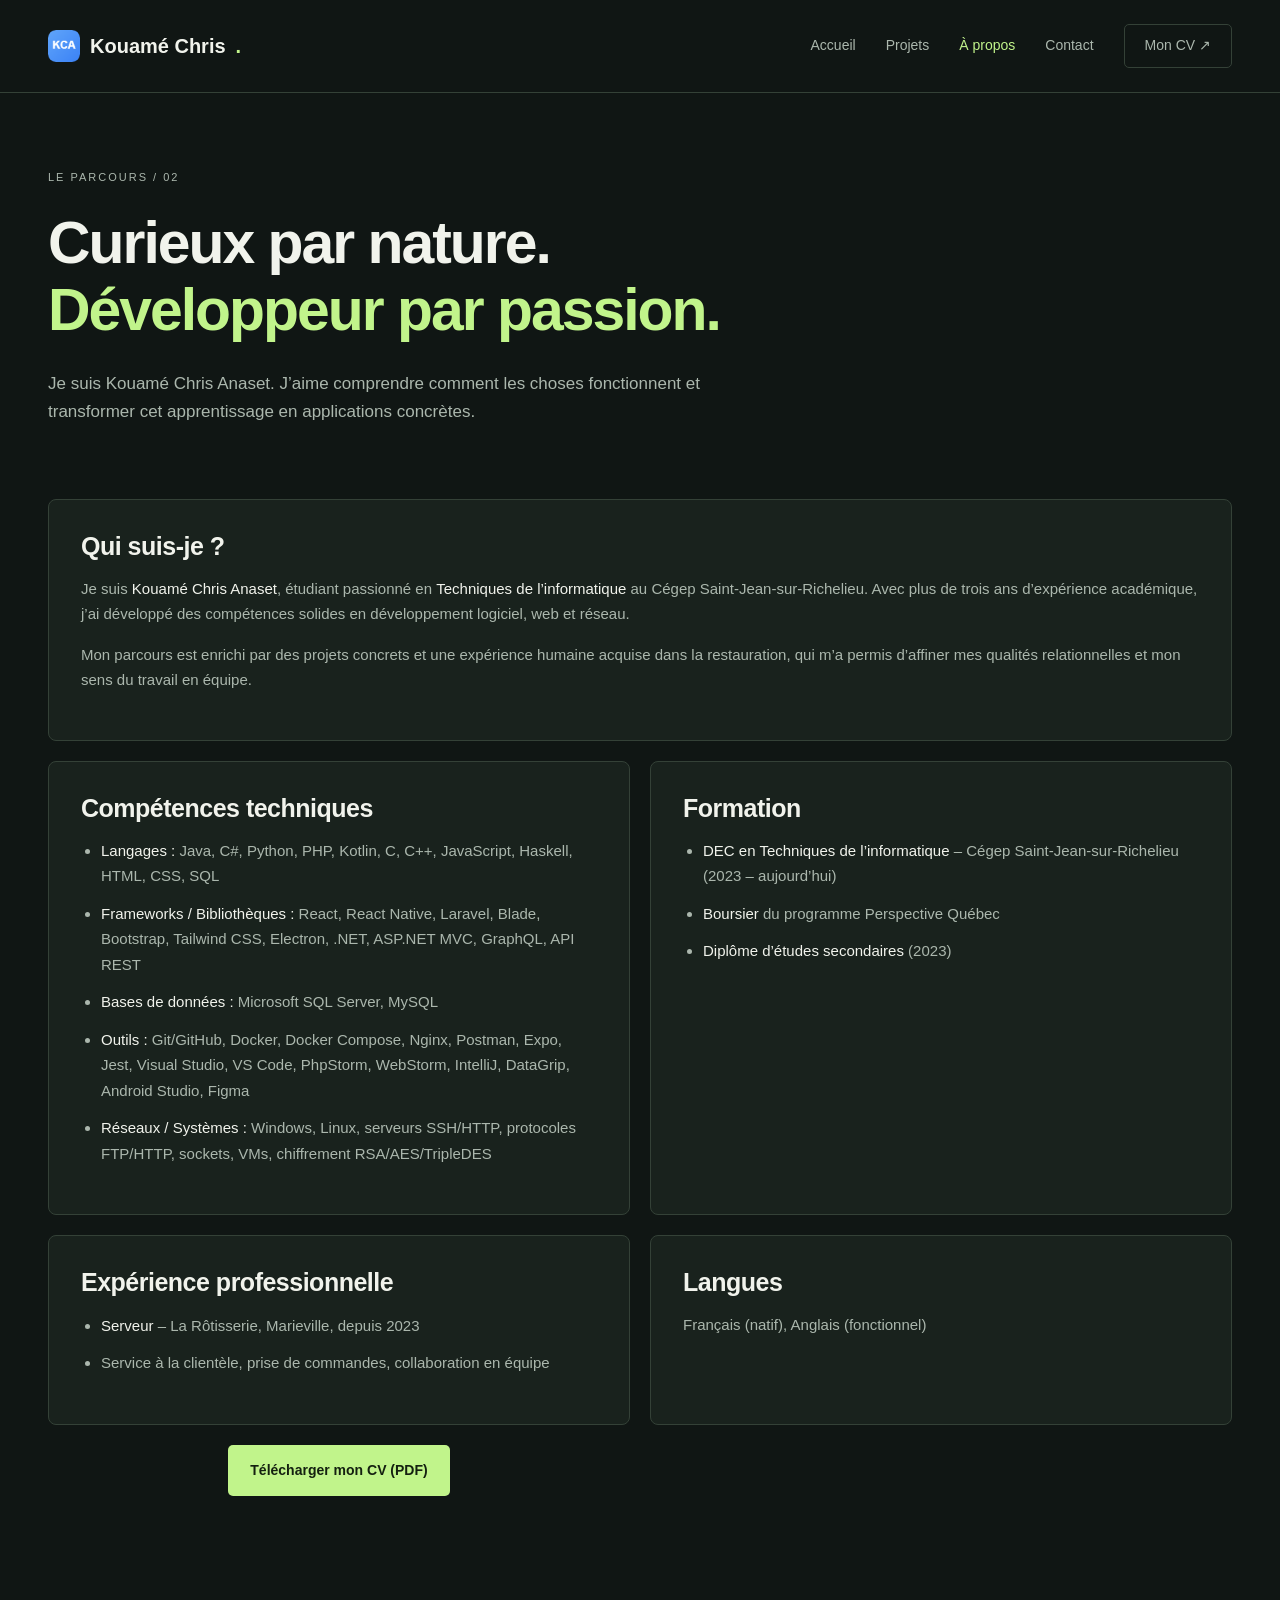
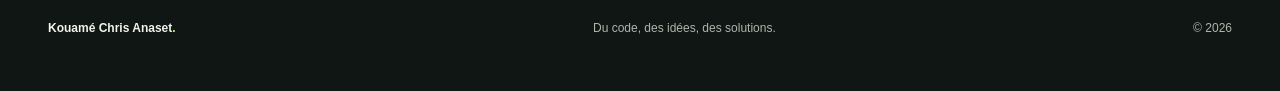
==== about.html @ 750e5b88 "Premier commit : portfolio" ====
<!DOCTYPE html><html lang="fr"><head><meta charset="UTF-8"><meta name="viewport" content="width=device-width, initial-scale=1"><meta name="theme-color" content="#101614"><meta name="description" content="Portfolio de Kouamé Chris Anaset : développement web, applications et projets logiciels. Découvrez Sheet Happens et mes réalisations en React, Laravel, Java et C#."><title>À propos — Kouamé Chris</title><link rel="icon" href="assets/favicon32x32.png"><link rel="stylesheet" href="css/style.css"><script src="js/main.js" defer></script></head><body><a class="skip-link" href="#main">Aller au contenu</a><header class="navbar"><a href="index.html" class="logo"><img src="assets/favicon48x48.png" alt="" width="32" height="32">Kouamé Chris<span class="logo-dot">.</span></a><button class="menu-toggle" aria-expanded="false" aria-controls="navigation">Menu <span>＋</span></button><nav class="nav-links" id="navigation" aria-label="Navigation principale"><a href="index.html" >Accueil</a><a href="projects.html" >Projets</a><a href="about.html" aria-current="page">À propos</a><a href="contact.html" >Contact</a><a href="cv/cv_kouame.pdf" download class="cv-link">Mon CV ↗</a></nav></header><main id="main"><section class="container page-intro"><p class="eyebrow">LE PARCOURS / 02</p><h1>Curieux par nature.<br><em>Développeur par passion.</em></h1><p>Je suis Kouamé Chris Anaset. J’aime comprendre comment les choses fonctionnent et transformer cet apprentissage en applications concrètes.</p></section><section class="container about-section">
      <div class="about-block">
        <h2>Qui suis-je ?</h2>
        <p>
          Je suis <strong>Kouamé Chris Anaset</strong>, étudiant passionné en <strong>Techniques de l’informatique</strong> au Cégep Saint-Jean-sur-Richelieu.
          Avec plus de trois ans d’expérience académique, j’ai développé des compétences solides en développement
          logiciel, web et réseau.
        </p>
        <p>
          Mon parcours est enrichi par des projets concrets et une expérience humaine acquise dans la restauration, qui
          m’a permis d’affiner mes qualités relationnelles et mon sens du travail en équipe.
        </p>
      </div>

      <div class="about-block">
        <h2>Compétences techniques</h2>
        <ul>
          <li><strong>Langages :</strong> Java, C#, Python, PHP, Kotlin, C, C++, JavaScript, Haskell, HTML, CSS, SQL</li>
          <li><strong>Frameworks / Bibliothèques :</strong> React, React Native, Laravel, Blade, Bootstrap, Tailwind CSS, Electron, .NET, ASP.NET MVC, GraphQL, API REST</li>
          <li><strong>Bases de données :</strong> Microsoft SQL Server, MySQL</li>
          <li><strong>Outils :</strong> Git/GitHub, Docker, Docker Compose, Nginx, Postman, Expo, Jest, Visual Studio, VS Code, PhpStorm, WebStorm, IntelliJ, DataGrip, Android Studio, Figma</li>
          <li><strong>Réseaux / Systèmes :</strong> Windows, Linux, serveurs SSH/HTTP, protocoles FTP/HTTP, sockets, VMs, chiffrement RSA/AES/TripleDES</li>
        </ul>
      </div>

      <div class="about-block">
        <h2>Formation</h2>
        <ul>
          <li><strong>DEC en Techniques de l’informatique</strong> – Cégep Saint-Jean-sur-Richelieu (2023 – aujourd’hui)</li>
          <li><strong>Boursier</strong> du programme Perspective Québec</li>
          <li><strong>Diplôme d’études secondaires</strong> (2023)</li>
        </ul>
      </div>

      <div class="about-block">
        <h2>Expérience professionnelle</h2>
        <ul>
          <li><strong>Serveur</strong> – La Rôtisserie, Marieville, depuis 2023</li>
          <li>Service à la clientèle, prise de commandes, collaboration en équipe</li>
        </ul>
      </div>

      <div class="about-block">
        <h2>Langues</h2>
        <p>Français (natif), Anglais (fonctionnel)</p>
      </div>

      <div class="cv-download center">
        <a href="cv/cv_kouame.pdf" class="btn-primary" download>Télécharger mon CV (PDF)</a>
      </div>
    </section></main><footer class="footer"><a href="index.html">Kouamé Chris Anaset<span class="logo-dot">.</span></a><p>Du code, des idées, des solutions.</p><span>© <span data-year>2026</span></span></footer></body></html>
---- css/style.css ----
:root{--bg:#101614;--panel:#19221d;--text:#f1f3ec;--muted:#abb7ad;--accent:#c1f48b;--line:#344137}*{box-sizing:border-box}body{margin:0;background:var(--bg);color:var(--text);font:16px/1.7 'Segoe UI',sans-serif}a{color:inherit;text-decoration:none}button,input,textarea{font:inherit}button,summary{cursor:pointer}a:focus-visible,button:focus-visible,summary:focus-visible{outline:2px solid var(--accent);outline-offset:5px}.container{width:min(1240px,calc(100% - 96px));margin:auto}.navbar{padding:24px 48px;display:flex;justify-content:space-between;align-items:center;gap:24px;border-bottom:1px solid var(--line)}.logo{display:flex;align-items:center;gap:10px;font-size:20px;font-weight:650}.logo img{border-radius:5px}.logo-dot,em{color:var(--accent)}em{font-style:normal}.nav-links{display:flex;align-items:center;gap:30px;font-size:14px;color:var(--muted)}.nav-links a:hover,.nav-links a[aria-current]{color:var(--accent)}.cv-link{border:1px solid var(--line);padding:9px 20px;border-radius:5px}.menu-toggle{display:none}.skip-link{position:absolute;top:-100px;background:var(--accent);color:var(--bg);padding:10px;z-index:10}.skip-link:focus{top:0}.hero{display:grid;grid-template-columns:1.4fr 1fr;gap:60px;padding-block:85px 70px;align-items:center}.eyebrow{font-size:11px;letter-spacing:2px;color:var(--muted);margin:0 0 24px}.status-dot{display:inline-block;width:7px;height:7px;background:var(--accent);border-radius:50%;margin-right:8px}h1,h2,h3{line-height:1.13;letter-spacing:-2px;font-weight:550;margin:0}h1{font-size:clamp(40px,4.6vw,68px)}h2{font-size:36px;letter-spacing:-1.3px}h3{font-size:25px;letter-spacing:-.7px}.hero-description{max-width:520px;color:var(--muted);font-size:17px;margin:28px 0 32px}.actions{display:flex;align-items:center;flex-wrap:wrap;gap:24px}.btn-primary{display:inline-flex;align-items:center;justify-content:center;gap:24px;background:var(--accent);color:#142010;border:0;border-radius:5px;padding:14px 22px;font-size:14px;font-weight:650;cursor:pointer}.btn-primary:hover{background:#d7ffac}.text-link{font-size:14px;border-bottom:1px solid var(--line);padding-bottom:6px}.text-link:hover{color:var(--accent)}.hero-bottom{display:flex;flex-wrap:wrap;gap:24px;margin-top:55px;font-size:10px;letter-spacing:1px;color:var(--muted)}.hero-art{position:relative;min-height:420px;border:1px solid #4d6247;background:radial-gradient(ellipse at 70% 35%,#476442,#253622 45%,#182219 80%);border-radius:160px 160px 12px 12px;overflow:hidden;display:flex;align-items:center;justify-content:center}.art-label{position:absolute;top:45px;font-size:9px;letter-spacing:3px;color:#d0dec3}.code-symbol{font-size:120px;font-weight:600;letter-spacing:-15px;color:#deffc1;z-index:1;transform:rotate(-8deg);text-shadow:0 12px 45px #0b150b}.code-symbol span{color:#8db373}.art-orbit{position:absolute;width:350px;height:190px;border:1px solid #afce8b50;border-radius:50%;transform:rotate(-35deg)}.orbit-two{transform:rotate(50deg);width:300px;height:240px}.art-caption{position:absolute;bottom:28px;left:28px;right:28px;display:flex;justify-content:space-between;align-items:end;font-size:9px;letter-spacing:2px;color:#c3d3b7}.art-star{font-size:45px;line-height:1}.tech-strip{display:flex;justify-content:center;flex-wrap:wrap;gap:38px;padding:26px 35px;border-block:1px solid var(--line);align-items:center}.tech-strip span{color:var(--muted);font-size:12px}.tech-strip b{font-size:18px;font-weight:500;color:#d4ddcf}.section{padding-block:75px 40px}.section-heading{display:flex;justify-content:space-between;align-items:end;gap:20px;margin-bottom:32px}.section-heading .eyebrow{margin-bottom:14px}.projects-grid{display:grid;grid-template-columns:repeat(3,minmax(0,1fr));gap:20px}.project-card{border:1px solid var(--line);background:var(--panel);border-radius:8px;padding:28px;display:flex;flex-direction:column;min-width:0;transition:transform .2s,border-color .2s}.project-card:hover{border-color:#7b926b;transform:translateY(-4px)}.project-card:first-child{background:linear-gradient(135deg,#293a25,#19221d)}.card-top{display:flex;justify-content:space-between;gap:12px;color:var(--accent);font-size:10px;letter-spacing:1px;text-transform:uppercase;margin-bottom:45px}.card-top span:last-child{color:var(--muted)}.project-card p{color:var(--muted);font-size:14px;margin:17px 0 26px}.tags{display:flex;gap:7px;flex-wrap:wrap;margin-top:auto}.tags span{border:1px solid #445342;border-radius:4px;padding:3px 9px;font-size:10px;color:#c4cec1}details{margin-top:22px;font-size:13px}summary{color:var(--accent)}details p{margin-bottom:0!important}.approach{display:grid;grid-template-columns:1.2fr 1fr;gap:20px 80px;padding-block:70px}.approach .eyebrow{grid-column:1/-1;margin-bottom:0}.approach p:not(.eyebrow){color:var(--muted);margin-top:0}.callout{border-block:1px solid var(--line);padding-block:48px;display:flex;align-items:center;justify-content:space-between;gap:24px;flex-wrap:wrap}.callout .eyebrow{width:100%;margin:0}.footer{width:min(1240px,calc(100% - 96px));margin:40px auto;display:flex;justify-content:space-between;align-items:center;gap:20px;font-size:12px;color:var(--muted)}.footer>a{color:var(--text);font-weight:600}.page-intro{padding-block:75px 25px}.page-intro>p:last-child{max-width:660px;color:var(--muted);font-size:17px;margin-top:26px}.filter-bar{display:flex;align-items:center;gap:10px;flex-wrap:wrap;margin-bottom:30px}.filter-bar button{background:transparent;border:1px solid var(--line);color:var(--muted);border-radius:5px;padding:9px 17px;font-size:13px}.filter-bar button[aria-pressed=true]{background:var(--accent);color:#142010;border-color:var(--accent)}#project-count{margin-left:auto;color:var(--muted);font-size:12px}.projects-section{padding-block:25px 65px}[hidden]{display:none!important}.about-section{display:grid;grid-template-columns:1fr 1fr;gap:20px;padding-block:30px 70px}.about-block{padding:32px;background:var(--panel);border:1px solid var(--line);border-radius:8px}.about-block:first-child{grid-column:1/-1}.about-block h2{font-size:25px;letter-spacing:-.5px}.about-block p,.about-block li{font-size:15px;color:var(--muted)}.about-block strong{color:var(--text);font-weight:500}.about-block ul{padding-left:20px}.about-block li{margin-block:12px}.cv-download{display:flex;align-items:center;justify-content:center}.contact-layout{display:grid;grid-template-columns:1fr 1fr;gap:80px;padding-block:40px 80px}.contact-layout>div p{color:var(--muted);font-size:14px;max-width:330px}.email-link{display:inline-block;color:var(--accent);margin-block:22px;overflow-wrap:anywhere}.contact-form{display:flex;flex-direction:column;gap:10px}.contact-form label{font-size:13px;margin-top:8px}.contact-form input,.contact-form textarea{width:100%;background:var(--panel);border:1px solid #4a574b;color:var(--text);border-radius:5px;padding:13px;resize:vertical}.contact-form input:focus,.contact-form textarea:focus{outline:2px solid var(--accent);outline-offset:2px}.contact-form .btn-primary{align-self:start;margin-top:12px}.form-note,#form-status{font-size:12px;color:var(--muted);margin:5px 0}@media(max-width:1000px){.container,.footer{width:calc(100% - 48px)}.navbar{padding:20px 24px}.nav-links{gap:20px}.hero{gap:30px}.hero-art{min-height:350px}.projects-grid{grid-template-columns:repeat(2,minmax(0,1fr))}.home-projects .project-card:last-child{grid-column:1/-1}.contact-layout{gap:40px}.tech-strip{gap:25px}}@media(max-width:700px){.navbar{flex-wrap:wrap}.menu-toggle{display:flex;gap:15px;align-items:center;background:transparent;border:1px solid var(--line);border-radius:5px;color:var(--text);padding:7px 12px}.nav-links{display:none;width:100%;align-items:stretch;flex-direction:column;gap:0}.nav-links.is-open{display:flex}.nav-links a{padding:12px 0}.nav-links .cv-link{margin-top:10px;text-align:center}.hero{grid-template-columns:1fr;padding-block:45px 40px;gap:38px}h1{font-size:42px;letter-spacing:-1.8px}.hero-description{font-size:16px}.hero-art{min-height:310px;border-radius:120px 120px 8px 8px}.hero-bottom{margin-top:32px;gap:10px}.tech-strip{justify-content:flex-start;padding:22px 24px;gap:15px 25px}.tech-strip span{width:100%}.tech-strip b{font-size:15px}.section{padding-top:48px}.section-heading{align-items:start;flex-direction:column}h2{font-size:30px}.projects-grid{grid-template-columns:1fr}.home-projects .project-card:last-child{grid-column:auto}.card-top{margin-bottom:28px}.approach,.contact-layout,.about-section{grid-template-columns:1fr;gap:24px}.approach{padding-block:45px}.about-block:first-child{grid-column:auto}.page-intro{padding-top:45px}.page-intro>p:last-child{font-size:16px}.filter-bar button{padding:8px 12px}#project-count{width:100%;margin:6px 0 0}.footer{align-items:start;flex-direction:column;gap:8px}.footer p{margin:0}.callout{padding-block:32px}.contact-layout{padding-top:25px}.about-block{padding:24px}}@media(prefers-reduced-motion:reduce){*,*::before,*::after{transition:none!important}}

.project-links{display:flex;flex-wrap:wrap;gap:18px;margin-top:24px}.project-card .repository-note{font-size:11px;margin:12px 0 0;color:var(--muted)}
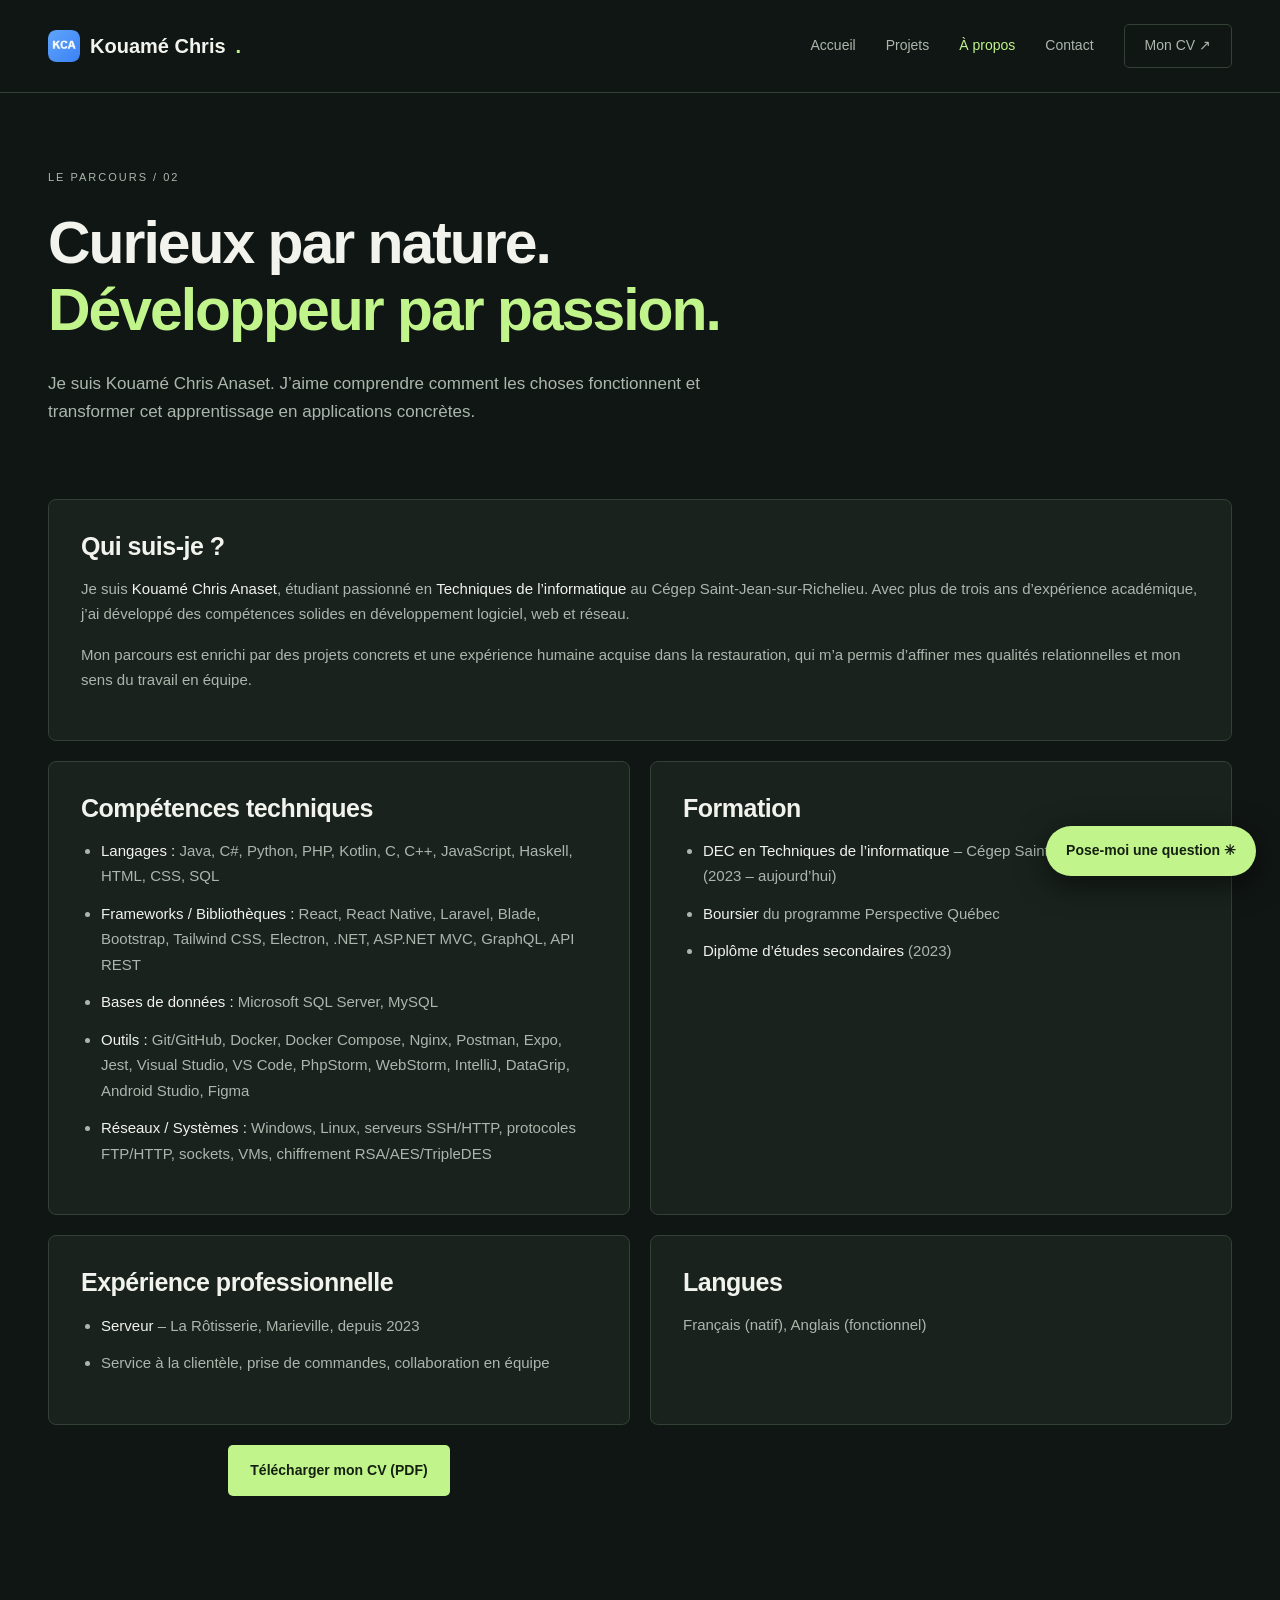
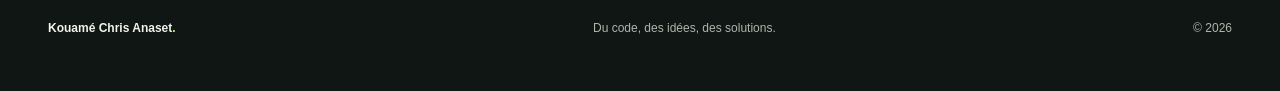
==== commit 9b0fcd56: "Ajoute le widget de chatbot sur toutes les pages" ====
--- a/about.html
+++ b/about.html
@@ -1,4 +1,4 @@
-<!DOCTYPE html><html lang="fr"><head><meta charset="UTF-8"><meta name="viewport" content="width=device-width, initial-scale=1"><meta name="theme-color" content="#101614"><meta name="description" content="Portfolio de Kouamé Chris Anaset : développement web, applications et projets logiciels. Découvrez Sheet Happens et mes réalisations en React, Laravel, Java et C#."><title>À propos — Kouamé Chris</title><link rel="icon" href="assets/favicon32x32.png"><link rel="stylesheet" href="css/style.css"><script src="js/main.js" defer></script></head><body><a class="skip-link" href="#main">Aller au contenu</a><header class="navbar"><a href="index.html" class="logo"><img src="assets/favicon48x48.png" alt="" width="32" height="32">Kouamé Chris<span class="logo-dot">.</span></a><button class="menu-toggle" aria-expanded="false" aria-controls="navigation">Menu <span>＋</span></button><nav class="nav-links" id="navigation" aria-label="Navigation principale"><a href="index.html" >Accueil</a><a href="projects.html" >Projets</a><a href="about.html" aria-current="page">À propos</a><a href="contact.html" >Contact</a><a href="cv/cv_kouame.pdf" download class="cv-link">Mon CV ↗</a></nav></header><main id="main"><section class="container page-intro"><p class="eyebrow">LE PARCOURS / 02</p><h1>Curieux par nature.<br><em>Développeur par passion.</em></h1><p>Je suis Kouamé Chris Anaset. J’aime comprendre comment les choses fonctionnent et transformer cet apprentissage en applications concrètes.</p></section><section class="container about-section">
+<!DOCTYPE html><html lang="fr"><head><meta charset="UTF-8"><meta name="viewport" content="width=device-width, initial-scale=1"><meta name="theme-color" content="#101614"><meta name="description" content="Portfolio de Kouamé Chris Anaset : développement web, applications et projets logiciels. Découvrez Sheet Happens et mes réalisations en React, Laravel, Java et C#."><title>À propos — Kouamé Chris</title><link rel="icon" href="assets/favicon32x32.png"><link rel="stylesheet" href="css/style.css"><script src="js/main.js" defer></script><script src="js/chat.js" defer></script></head><body><a class="skip-link" href="#main">Aller au contenu</a><header class="navbar"><a href="index.html" class="logo"><img src="assets/favicon48x48.png" alt="" width="32" height="32">Kouamé Chris<span class="logo-dot">.</span></a><button class="menu-toggle" aria-expanded="false" aria-controls="navigation">Menu <span>＋</span></button><nav class="nav-links" id="navigation" aria-label="Navigation principale"><a href="index.html" >Accueil</a><a href="projects.html" >Projets</a><a href="about.html" aria-current="page">À propos</a><a href="contact.html" >Contact</a><a href="cv/cv_kouame.pdf" download class="cv-link">Mon CV ↗</a></nav></header><main id="main"><section class="container page-intro"><p class="eyebrow">LE PARCOURS / 02</p><h1>Curieux par nature.<br><em>Développeur par passion.</em></h1><p>Je suis Kouamé Chris Anaset. J’aime comprendre comment les choses fonctionnent et transformer cet apprentissage en applications concrètes.</p></section><section class="container about-section">
       <div class="about-block">
         <h2>Qui suis-je ?</h2>
         <p>
--- a/css/style.css
+++ b/css/style.css
@@ -1,3 +1,25 @@
 :root{--bg:#101614;--panel:#19221d;--text:#f1f3ec;--muted:#abb7ad;--accent:#c1f48b;--line:#344137}*{box-sizing:border-box}body{margin:0;background:var(--bg);color:var(--text);font:16px/1.7 'Segoe UI',sans-serif}a{color:inherit;text-decoration:none}button,input,textarea{font:inherit}button,summary{cursor:pointer}a:focus-visible,button:focus-visible,summary:focus-visible{outline:2px solid var(--accent);outline-offset:5px}.container{width:min(1240px,calc(100% - 96px));margin:auto}.navbar{padding:24px 48px;display:flex;justify-content:space-between;align-items:center;gap:24px;border-bottom:1px solid var(--line)}.logo{display:flex;align-items:center;gap:10px;font-size:20px;font-weight:650}.logo img{border-radius:5px}.logo-dot,em{color:var(--accent)}em{font-style:normal}.nav-links{display:flex;align-items:center;gap:30px;font-size:14px;color:var(--muted)}.nav-links a:hover,.nav-links a[aria-current]{color:var(--accent)}.cv-link{border:1px solid var(--line);padding:9px 20px;border-radius:5px}.menu-toggle{display:none}.skip-link{position:absolute;top:-100px;background:var(--accent);color:var(--bg);padding:10px;z-index:10}.skip-link:focus{top:0}.hero{display:grid;grid-template-columns:1.4fr 1fr;gap:60px;padding-block:85px 70px;align-items:center}.eyebrow{font-size:11px;letter-spacing:2px;color:var(--muted);margin:0 0 24px}.status-dot{display:inline-block;width:7px;height:7px;background:var(--accent);border-radius:50%;margin-right:8px}h1,h2,h3{line-height:1.13;letter-spacing:-2px;font-weight:550;margin:0}h1{font-size:clamp(40px,4.6vw,68px)}h2{font-size:36px;letter-spacing:-1.3px}h3{font-size:25px;letter-spacing:-.7px}.hero-description{max-width:520px;color:var(--muted);font-size:17px;margin:28px 0 32px}.actions{display:flex;align-items:center;flex-wrap:wrap;gap:24px}.btn-primary{display:inline-flex;align-items:center;justify-content:center;gap:24px;background:var(--accent);color:#142010;border:0;border-radius:5px;padding:14px 22px;font-size:14px;font-weight:650;cursor:pointer}.btn-primary:hover{background:#d7ffac}.text-link{font-size:14px;border-bottom:1px solid var(--line);padding-bottom:6px}.text-link:hover{color:var(--accent)}.hero-bottom{display:flex;flex-wrap:wrap;gap:24px;margin-top:55px;font-size:10px;letter-spacing:1px;color:var(--muted)}.hero-art{position:relative;min-height:420px;border:1px solid #4d6247;background:radial-gradient(ellipse at 70% 35%,#476442,#253622 45%,#182219 80%);border-radius:160px 160px 12px 12px;overflow:hidden;display:flex;align-items:center;justify-content:center}.art-label{position:absolute;top:45px;font-size:9px;letter-spacing:3px;color:#d0dec3}.code-symbol{font-size:120px;font-weight:600;letter-spacing:-15px;color:#deffc1;z-index:1;transform:rotate(-8deg);text-shadow:0 12px 45px #0b150b}.code-symbol span{color:#8db373}.art-orbit{position:absolute;width:350px;height:190px;border:1px solid #afce8b50;border-radius:50%;transform:rotate(-35deg)}.orbit-two{transform:rotate(50deg);width:300px;height:240px}.art-caption{position:absolute;bottom:28px;left:28px;right:28px;display:flex;justify-content:space-between;align-items:end;font-size:9px;letter-spacing:2px;color:#c3d3b7}.art-star{font-size:45px;line-height:1}.tech-strip{display:flex;justify-content:center;flex-wrap:wrap;gap:38px;padding:26px 35px;border-block:1px solid var(--line);align-items:center}.tech-strip span{color:var(--muted);font-size:12px}.tech-strip b{font-size:18px;font-weight:500;color:#d4ddcf}.section{padding-block:75px 40px}.section-heading{display:flex;justify-content:space-between;align-items:end;gap:20px;margin-bottom:32px}.section-heading .eyebrow{margin-bottom:14px}.projects-grid{display:grid;grid-template-columns:repeat(3,minmax(0,1fr));gap:20px}.project-card{border:1px solid var(--line);background:var(--panel);border-radius:8px;padding:28px;display:flex;flex-direction:column;min-width:0;transition:transform .2s,border-color .2s}.project-card:hover{border-color:#7b926b;transform:translateY(-4px)}.project-card:first-child{background:linear-gradient(135deg,#293a25,#19221d)}.card-top{display:flex;justify-content:space-between;gap:12px;color:var(--accent);font-size:10px;letter-spacing:1px;text-transform:uppercase;margin-bottom:45px}.card-top span:last-child{color:var(--muted)}.project-card p{color:var(--muted);font-size:14px;margin:17px 0 26px}.tags{display:flex;gap:7px;flex-wrap:wrap;margin-top:auto}.tags span{border:1px solid #445342;border-radius:4px;padding:3px 9px;font-size:10px;color:#c4cec1}details{margin-top:22px;font-size:13px}summary{color:var(--accent)}details p{margin-bottom:0!important}.approach{display:grid;grid-template-columns:1.2fr 1fr;gap:20px 80px;padding-block:70px}.approach .eyebrow{grid-column:1/-1;margin-bottom:0}.approach p:not(.eyebrow){color:var(--muted);margin-top:0}.callout{border-block:1px solid var(--line);padding-block:48px;display:flex;align-items:center;justify-content:space-between;gap:24px;flex-wrap:wrap}.callout .eyebrow{width:100%;margin:0}.footer{width:min(1240px,calc(100% - 96px));margin:40px auto;display:flex;justify-content:space-between;align-items:center;gap:20px;font-size:12px;color:var(--muted)}.footer>a{color:var(--text);font-weight:600}.page-intro{padding-block:75px 25px}.page-intro>p:last-child{max-width:660px;color:var(--muted);font-size:17px;margin-top:26px}.filter-bar{display:flex;align-items:center;gap:10px;flex-wrap:wrap;margin-bottom:30px}.filter-bar button{background:transparent;border:1px solid var(--line);color:var(--muted);border-radius:5px;padding:9px 17px;font-size:13px}.filter-bar button[aria-pressed=true]{background:var(--accent);color:#142010;border-color:var(--accent)}#project-count{margin-left:auto;color:var(--muted);font-size:12px}.projects-section{padding-block:25px 65px}[hidden]{display:none!important}.about-section{display:grid;grid-template-columns:1fr 1fr;gap:20px;padding-block:30px 70px}.about-block{padding:32px;background:var(--panel);border:1px solid var(--line);border-radius:8px}.about-block:first-child{grid-column:1/-1}.about-block h2{font-size:25px;letter-spacing:-.5px}.about-block p,.about-block li{font-size:15px;color:var(--muted)}.about-block strong{color:var(--text);font-weight:500}.about-block ul{padding-left:20px}.about-block li{margin-block:12px}.cv-download{display:flex;align-items:center;justify-content:center}.contact-layout{display:grid;grid-template-columns:1fr 1fr;gap:80px;padding-block:40px 80px}.contact-layout>div p{color:var(--muted);font-size:14px;max-width:330px}.email-link{display:inline-block;color:var(--accent);margin-block:22px;overflow-wrap:anywhere}.contact-form{display:flex;flex-direction:column;gap:10px}.contact-form label{font-size:13px;margin-top:8px}.contact-form input,.contact-form textarea{width:100%;background:var(--panel);border:1px solid #4a574b;color:var(--text);border-radius:5px;padding:13px;resize:vertical}.contact-form input:focus,.contact-form textarea:focus{outline:2px solid var(--accent);outline-offset:2px}.contact-form .btn-primary{align-self:start;margin-top:12px}.form-note,#form-status{font-size:12px;color:var(--muted);margin:5px 0}@media(max-width:1000px){.container,.footer{width:calc(100% - 48px)}.navbar{padding:20px 24px}.nav-links{gap:20px}.hero{gap:30px}.hero-art{min-height:350px}.projects-grid{grid-template-columns:repeat(2,minmax(0,1fr))}.home-projects .project-card:last-child{grid-column:1/-1}.contact-layout{gap:40px}.tech-strip{gap:25px}}@media(max-width:700px){.navbar{flex-wrap:wrap}.menu-toggle{display:flex;gap:15px;align-items:center;background:transparent;border:1px solid var(--line);border-radius:5px;color:var(--text);padding:7px 12px}.nav-links{display:none;width:100%;align-items:stretch;flex-direction:column;gap:0}.nav-links.is-open{display:flex}.nav-links a{padding:12px 0}.nav-links .cv-link{margin-top:10px;text-align:center}.hero{grid-template-columns:1fr;padding-block:45px 40px;gap:38px}h1{font-size:42px;letter-spacing:-1.8px}.hero-description{font-size:16px}.hero-art{min-height:310px;border-radius:120px 120px 8px 8px}.hero-bottom{margin-top:32px;gap:10px}.tech-strip{justify-content:flex-start;padding:22px 24px;gap:15px 25px}.tech-strip span{width:100%}.tech-strip b{font-size:15px}.section{padding-top:48px}.section-heading{align-items:start;flex-direction:column}h2{font-size:30px}.projects-grid{grid-template-columns:1fr}.home-projects .project-card:last-child{grid-column:auto}.card-top{margin-bottom:28px}.approach,.contact-layout,.about-section{grid-template-columns:1fr;gap:24px}.approach{padding-block:45px}.about-block:first-child{grid-column:auto}.page-intro{padding-top:45px}.page-intro>p:last-child{font-size:16px}.filter-bar button{padding:8px 12px}#project-count{width:100%;margin:6px 0 0}.footer{align-items:start;flex-direction:column;gap:8px}.footer p{margin:0}.callout{padding-block:32px}.contact-layout{padding-top:25px}.about-block{padding:24px}}@media(prefers-reduced-motion:reduce){*,*::before,*::after{transition:none!important}}
 
 .project-links{display:flex;flex-wrap:wrap;gap:18px;margin-top:24px}.project-card .repository-note{font-size:11px;margin:12px 0 0;color:var(--muted)}
+
+.visually-hidden{position:absolute;width:1px;height:1px;overflow:hidden;clip:rect(0 0 0 0);white-space:nowrap}
+.chat{position:fixed;right:24px;bottom:24px;z-index:20;display:flex;flex-direction:column;align-items:flex-end;gap:12px}
+.chat-toggle{background:var(--accent);color:#142010;border:0;border-radius:999px;padding:13px 20px;font-size:14px;font-weight:650;box-shadow:0 8px 30px #0008}
+.chat-toggle:hover{background:#d7ffac}
+.chat-panel{width:min(380px,calc(100vw - 32px));max-height:min(560px,calc(100vh - 110px));display:flex;flex-direction:column;background:var(--panel);border:1px solid var(--line);border-radius:12px;box-shadow:0 20px 60px #000a;overflow:hidden}
+.chat-head{display:flex;justify-content:space-between;align-items:center;padding:14px 18px;border-bottom:1px solid var(--line);font-size:14px}
+.chat-close{background:transparent;border:0;color:var(--muted);font-size:24px;line-height:1;padding:0 4px}
+.chat-log{flex:1;overflow-y:auto;padding:16px;display:flex;flex-direction:column;gap:10px;min-height:160px}
+.chat-msg{margin:0;padding:10px 14px;border-radius:10px;font-size:14px;line-height:1.5;max-width:88%;white-space:pre-wrap;overflow-wrap:anywhere}
+.chat-bot{background:#222d26;color:var(--text);align-self:flex-start}
+.chat-user{background:var(--accent);color:#142010;align-self:flex-end}
+.chat-suggestions{display:flex;flex-wrap:wrap;gap:8px;padding:0 16px 12px}
+.chat-suggestions button{background:transparent;border:1px solid var(--line);color:var(--muted);border-radius:999px;padding:6px 12px;font-size:12px}
+.chat-suggestions button:hover{color:var(--accent);border-color:var(--accent)}
+.chat-form{display:flex;gap:8px;padding:12px 16px;border-top:1px solid var(--line)}
+.chat-form input{flex:1;min-width:0;background:var(--bg);border:1px solid #4a574b;color:var(--text);border-radius:5px;padding:10px 12px}
+.chat-form input:focus{outline:2px solid var(--accent);outline-offset:2px}
+.chat-form .btn-primary{padding:10px 16px}
+.chat-form .btn-primary:disabled{opacity:.5;cursor:wait}
+.chat-note{margin:0;padding:0 16px 12px;font-size:11px;color:var(--muted)}
+@media(max-width:700px){.chat{right:16px;bottom:16px}}
